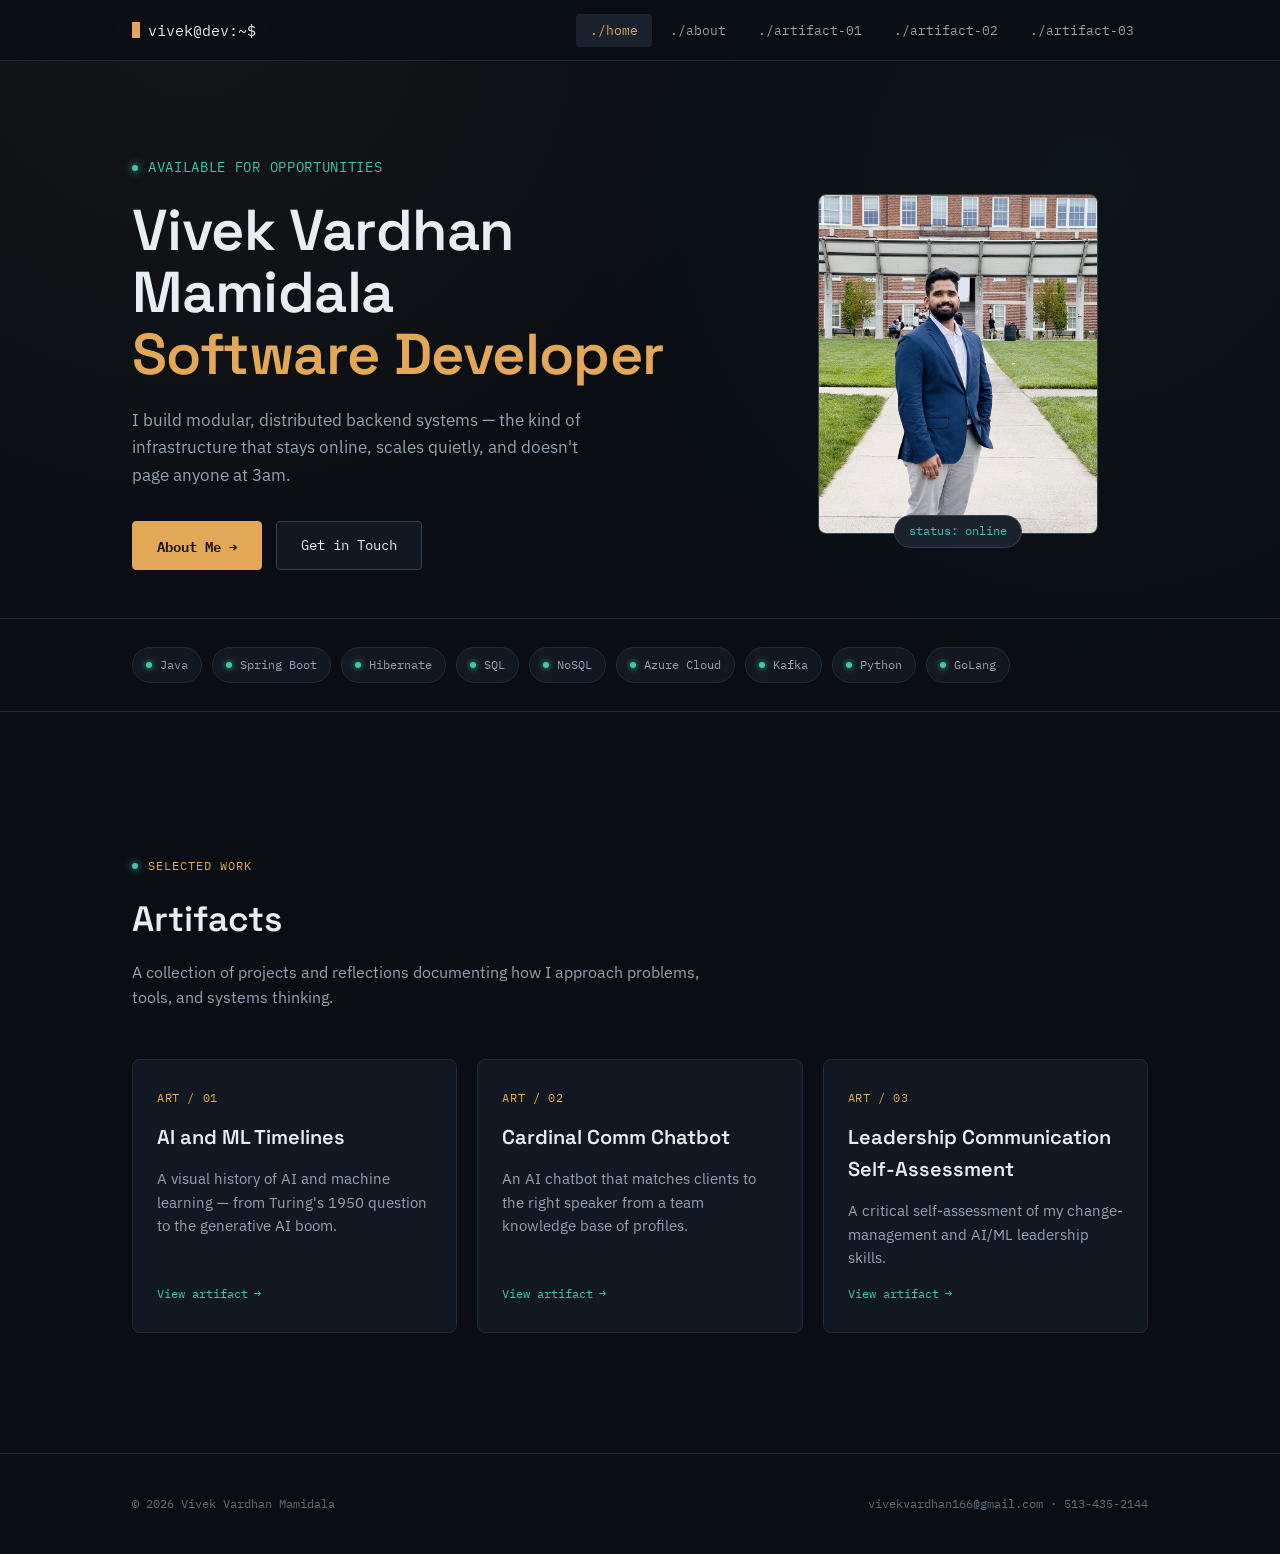
==== index.html @ 7fe89c01 "Add files via upload" ====
<!DOCTYPE html>
<html lang="en">
<head>
<meta charset="UTF-8">
<meta name="viewport" content="width=device-width, initial-scale=1.0">
<title>Vivek Vardhan Mamidala — Software Developer</title>
<meta name="description" content="Vivek Vardhan Mamidala — Software Developer specializing in backend systems, distributed microservices, and cloud infrastructure.">
<link rel="preconnect" href="https://fonts.googleapis.com">
<link href="https://fonts.googleapis.com/css2?family=Space+Grotesk:wght@500;600;700&family=IBM+Plex+Sans:wght@400;500;600&family=IBM+Plex+Mono:wght@400;500&display=swap" rel="stylesheet">
<link rel="stylesheet" href="css/style.css">
</head>
<body>

<header class="site-header">
  <div class="nav-wrap">
    <a href="index.html" class="logo"><span class="cursor"></span>vivek@dev:~$</a>
    <button class="nav-toggle" aria-label="Toggle navigation">menu</button>
    <ul class="nav-links">
      <li><a href="index.html" class="active">./home</a></li>
      <li><a href="about.html">./about</a></li>
      <li><a href="artifact-1.html">./artifact-01</a></li>
      <li><a href="artifact-2.html">./artifact-02</a></li>
      <li><a href="artifact-3.html">./artifact-03</a></li>
    </ul>
  </div>
</header>

<main>
  <section class="hero">
    <div class="container hero-grid">
      <div>
        <div class="hero-kicker"><span class="dot"></span>AVAILABLE FOR OPPORTUNITIES</div>
        <h1>Vivek Vardhan Mamidala<br><span class="accent">Software Developer</span></h1>
        <p class="lead">I build modular, distributed backend systems — the kind of infrastructure that stays online, scales quietly, and doesn't page anyone at 3am.</p>
        <div class="btn-row">
          <a href="about.html" class="btn btn-primary">About Me →</a>
          <a href="mailto:vivekvardhan166@gmail.com" class="btn btn-secondary">Get in Touch</a>
        </div>
      </div>
      <div class="hero-photo-wrap">
        <div class="hero-photo-frame">
          <img src="images/profile.jpg" alt="Portrait of Vivek Vardhan Mamidala">
        </div>
        <div class="photo-tag">status: online</div>
      </div>
    </div>

    <div class="status-bar">
      <div class="container status-bar-inner">
        <span class="status-pill"><span class="led"></span>Java</span>
        <span class="status-pill"><span class="led"></span>Spring Boot</span>
        <span class="status-pill"><span class="led"></span>Hibernate</span>
        <span class="status-pill"><span class="led"></span>SQL</span>
        <span class="status-pill"><span class="led"></span>NoSQL</span>
        <span class="status-pill"><span class="led"></span>Azure Cloud</span>
        <span class="status-pill"><span class="led"></span>Kafka</span>
        <span class="status-pill"><span class="led"></span>Python</span>
        <span class="status-pill"><span class="led"></span>GoLang</span>
      </div>
    </div>
  </section>

  <section>
    <div class="container">
      <div class="section-eyebrow"><span class="dot"></span><span class="mono-label">Selected Work</span></div>
      <h2 class="section-title">Artifacts</h2>
      <p class="section-intro">A collection of projects and reflections documenting how I approach problems, tools, and systems thinking.</p>

      <div class="artifact-grid">
        <a href="artifact-1.html" class="artifact-card">
          <span class="artifact-id">ART&nbsp;/&nbsp;01</span>
          <h3>AI and ML Timelines</h3>
          <p>A visual history of AI and machine learning — from Turing's 1950 question to the generative AI boom.</p>
          <span class="card-link">View artifact <span class="arrow">→</span></span>
        </a>
        <a href="artifact-2.html" class="artifact-card">
          <span class="artifact-id">ART&nbsp;/&nbsp;02</span>
          <h3>Cardinal Comm Chatbot</h3>
          <p>An AI chatbot that matches clients to the right speaker from a team knowledge base of profiles.</p>
          <span class="card-link">View artifact <span class="arrow">→</span></span>
        </a>
        <a href="artifact-3.html" class="artifact-card">
          <span class="artifact-id">ART&nbsp;/&nbsp;03</span>
          <h3>Leadership Communication Self-Assessment</h3>
          <p>A critical self-assessment of my change-management and AI/ML leadership skills.</p>
          <span class="card-link">View artifact <span class="arrow">→</span></span>
        </a>
      </div>
    </div>
  </section>
</main>

<footer class="site-footer">
  <div class="container footer-inner">
    <span>© 2026 Vivek Vardhan Mamidala</span>
    <span><a href="mailto:vivekvardhan166@gmail.com">vivekvardhan166@gmail.com</a> · 513-435-2144</span>
  </div>
</footer>

<script src="js/main.js"></script>
</body>
</html>
---- css/style.css ----
/* ============================================
   Vivek Vardhan Mamidala — Portfolio
   Design concept: "Distributed Systems" — the
   visual language of a backend engineer's world:
   service status bars, node connections, terminal
   prompts, uptime pulses. Copper/amber signal
   accent against deep graphite, with a teal
   "online" status color for secondary emphasis.
   ============================================ */

:root {
  /* Color tokens */
  --bg-primary: #0a0e14;
  --bg-surface: #121821;
  --bg-surface-2: #1a222d;
  --bg-surface-3: #212b38;
  --border-subtle: #232b36;
  --border-strong: #34404f;

  --text-primary: #e8edf2;
  --text-secondary: #93a1b3;
  --text-tertiary: #5d6b7d;

  --accent-copper: #e3a857;
  --accent-copper-dim: #a9793a;
  --accent-teal: #45c4b0;
  --accent-teal-dim: #2d7d70;

  --radius-sm: 4px;
  --radius-md: 8px;

  /* Type */
  --font-display: 'Space Grotesk', 'Arial Narrow', sans-serif;
  --font-body: 'IBM Plex Sans', -apple-system, sans-serif;
  --font-mono: 'IBM Plex Mono', 'SF Mono', monospace;
}

* { margin: 0; padding: 0; box-sizing: border-box; }

html { scroll-behavior: smooth; }

body {
  background: var(--bg-primary);
  color: var(--text-primary);
  font-family: var(--font-body);
  font-size: 16px;
  line-height: 1.6;
  background-image:
    radial-gradient(circle at 15% 0%, rgba(227, 168, 87, 0.05), transparent 40%),
    radial-gradient(circle at 85% 20%, rgba(69, 196, 176, 0.04), transparent 40%);
  background-attachment: fixed;
}

a { color: inherit; text-decoration: none; }

img { max-width: 100%; display: block; }

.container {
  max-width: 1080px;
  margin: 0 auto;
  padding: 0 32px;
}

/* -------------------- Utility text -------------------- */
.mono-label {
  font-family: var(--font-mono);
  font-size: 0.75rem;
  letter-spacing: 0.08em;
  text-transform: uppercase;
  color: var(--accent-copper);
}

.section-eyebrow {
  display: flex;
  align-items: center;
  gap: 10px;
  margin-bottom: 16px;
}

.section-eyebrow .dot {
  width: 6px;
  height: 6px;
  border-radius: 50%;
  background: var(--accent-teal);
  box-shadow: 0 0 8px var(--accent-teal);
}

/* -------------------- Header / Nav -------------------- */
.site-header {
  position: sticky;
  top: 0;
  z-index: 100;
  background: rgba(10, 14, 20, 0.85);
  backdrop-filter: blur(10px);
  border-bottom: 1px solid var(--border-subtle);
}

.nav-wrap {
  display: flex;
  align-items: center;
  justify-content: space-between;
  padding: 18px 32px;
  max-width: 1080px;
  margin: 0 auto;
}

.logo {
  font-family: var(--font-mono);
  font-size: 0.95rem;
  color: var(--text-primary);
  display: flex;
  align-items: center;
  gap: 8px;
}

.logo .cursor {
  display: inline-block;
  width: 8px;
  height: 16px;
  background: var(--accent-copper);
  animation: blink 1.1s steps(2, start) infinite;
}

@keyframes blink { to { visibility: hidden; } }

.nav-links {
  display: flex;
  gap: 4px;
  font-family: var(--font-mono);
  font-size: 0.82rem;
  list-style: none;
}

.nav-links a {
  padding: 8px 14px;
  border-radius: var(--radius-sm);
  color: var(--text-secondary);
  transition: color 0.15s, background 0.15s;
  white-space: nowrap;
}

.nav-links a:hover {
  color: var(--text-primary);
  background: var(--bg-surface-2);
}

.nav-links a.active {
  color: var(--accent-copper);
  background: var(--bg-surface-2);
}

.nav-toggle {
  display: none;
  background: none;
  border: 1px solid var(--border-strong);
  color: var(--text-primary);
  font-family: var(--font-mono);
  padding: 8px 12px;
  border-radius: var(--radius-sm);
  cursor: pointer;
}

/* -------------------- Hero -------------------- */
.hero {
  padding: 96px 0 64px;
}

.hero-grid {
  display: grid;
  grid-template-columns: 1.2fr 0.8fr;
  gap: 64px;
  align-items: center;
}

.hero-kicker {
  font-family: var(--font-mono);
  font-size: 0.85rem;
  color: var(--accent-teal);
  letter-spacing: 0.05em;
  margin-bottom: 20px;
  display: flex;
  align-items: center;
  gap: 10px;
}

.hero-kicker .dot {
  width: 6px;
  height: 6px;
  border-radius: 50%;
  background: var(--accent-teal);
  box-shadow: 0 0 8px var(--accent-teal);
  animation: pulse 2s ease-in-out infinite;
}

@keyframes pulse {
  0%, 100% { opacity: 1; }
  50% { opacity: 0.35; }
}

.hero h1 {
  font-family: var(--font-display);
  font-size: clamp(2.4rem, 5vw, 3.6rem);
  font-weight: 600;
  line-height: 1.08;
  letter-spacing: -0.01em;
  margin-bottom: 20px;
}

.hero h1 .accent { color: var(--accent-copper); }

.hero p.lead {
  color: var(--text-secondary);
  font-size: 1.08rem;
  max-width: 46ch;
  margin-bottom: 32px;
}

.btn-row { display: flex; gap: 14px; flex-wrap: wrap; }

.btn {
  font-family: var(--font-mono);
  font-size: 0.85rem;
  padding: 13px 24px;
  border-radius: var(--radius-sm);
  border: 1px solid var(--border-strong);
  transition: all 0.15s;
  display: inline-flex;
  align-items: center;
  gap: 8px;
}

.btn-primary {
  background: var(--accent-copper);
  border-color: var(--accent-copper);
  color: #14100a;
  font-weight: 600;
}

.btn-primary:hover { background: #f0b565; }

.btn-secondary {
  color: var(--text-primary);
  background: var(--bg-surface);
}

.btn-secondary:hover { border-color: var(--accent-copper); color: var(--accent-copper); }

/* Photo frame with node-ring accent */
.hero-photo-wrap {
  position: relative;
  justify-self: center;
}

.hero-photo-frame {
  position: relative;
  width: 280px;
  height: 340px;
  border-radius: var(--radius-md);
  overflow: hidden;
  border: 1px solid var(--border-strong);
  background: var(--bg-surface);
}

.hero-photo-frame img {
  width: 100%;
  height: 100%;
  object-fit: cover;
  filter: grayscale(15%) contrast(1.05);
}

.hero-photo-frame::before {
  content: '';
  position: absolute;
  inset: 0;
  border: 1px solid var(--accent-copper);
  border-radius: var(--radius-md);
  transform: translate(12px, 12px);
  z-index: -1;
  opacity: 0.5;
}

.photo-tag {
  position: absolute;
  bottom: -14px;
  left: 50%;
  transform: translateX(-50%);
  background: var(--bg-surface-2);
  border: 1px solid var(--border-strong);
  font-family: var(--font-mono);
  font-size: 0.72rem;
  color: var(--accent-teal);
  padding: 6px 14px;
  border-radius: 20px;
  white-space: nowrap;
}

/* -------------------- Status bar (stack) -------------------- */
.status-bar {
  border-top: 1px solid var(--border-subtle);
  border-bottom: 1px solid var(--border-subtle);
  padding: 28px 0;
  margin: 48px 0 0;
}

.status-bar-inner {
  display: flex;
  flex-wrap: wrap;
  gap: 10px;
}

.status-pill {
  display: inline-flex;
  align-items: center;
  gap: 8px;
  font-family: var(--font-mono);
  font-size: 0.78rem;
  color: var(--text-secondary);
  background: var(--bg-surface);
  border: 1px solid var(--border-subtle);
  padding: 7px 13px;
  border-radius: 20px;
}

.status-pill .led {
  width: 6px;
  height: 6px;
  border-radius: 50%;
  background: var(--accent-teal);
  box-shadow: 0 0 6px var(--accent-teal);
}

/* -------------------- Sections -------------------- */
section { padding: 80px 0; }

.section-title {
  font-family: var(--font-display);
  font-size: clamp(1.6rem, 3vw, 2.2rem);
  font-weight: 600;
  margin-bottom: 12px;
}

.section-intro {
  color: var(--text-secondary);
  max-width: 60ch;
  margin-bottom: 48px;
}

/* -------------------- Artifact cards (Home preview) -------------------- */
.artifact-grid {
  display: grid;
  grid-template-columns: repeat(3, 1fr);
  gap: 20px;
}

.artifact-card {
  background: var(--bg-surface);
  border: 1px solid var(--border-subtle);
  border-radius: var(--radius-md);
  padding: 28px 24px;
  transition: border-color 0.2s, transform 0.2s;
  display: flex;
  flex-direction: column;
  gap: 14px;
}

.artifact-card:hover {
  border-color: var(--accent-copper-dim);
  transform: translateY(-3px);
}

.artifact-id {
  font-family: var(--font-mono);
  font-size: 0.75rem;
  color: var(--accent-copper);
  letter-spacing: 0.05em;
}

.artifact-card h3 {
  font-family: var(--font-display);
  font-size: 1.25rem;
  font-weight: 600;
}

.artifact-card p {
  color: var(--text-secondary);
  font-size: 0.92rem;
  flex-grow: 1;
}

.artifact-card .card-link {
  font-family: var(--font-mono);
  font-size: 0.78rem;
  color: var(--accent-teal);
  display: inline-flex;
  align-items: center;
  gap: 6px;
}

.artifact-card .card-link .arrow { transition: transform 0.15s; }
.artifact-card:hover .card-link .arrow { transform: translateX(3px); }

/* -------------------- About page -------------------- */
.about-grid {
  display: grid;
  grid-template-columns: 0.85fr 1.15fr;
  gap: 56px;
  align-items: start;
}

.about-photo {
  border-radius: var(--radius-md);
  overflow: hidden;
  border: 1px solid var(--border-strong);
}

.about-photo img { filter: grayscale(15%) contrast(1.05); }

.bio-block p {
  color: var(--text-secondary);
  margin-bottom: 18px;
  font-size: 1.02rem;
}

.contact-card {
  background: var(--bg-surface);
  border: 1px solid var(--border-subtle);
  border-radius: var(--radius-md);
  padding: 22px 24px;
  margin-top: 8px;
}

.contact-row {
  display: flex;
  align-items: center;
  gap: 12px;
  font-family: var(--font-mono);
  font-size: 0.88rem;
  padding: 8px 0;
  color: var(--text-primary);
}

.contact-row .label {
  color: var(--text-tertiary);
  width: 64px;
  flex-shrink: 0;
  text-transform: uppercase;
  font-size: 0.72rem;
}

.contact-row a:hover { color: var(--accent-copper); }

/* Skills grid */
.skills-title {
  font-family: var(--font-mono);
  font-size: 0.78rem;
  text-transform: uppercase;
  letter-spacing: 0.08em;
  color: var(--text-tertiary);
  margin: 40px 0 16px;
}

.skills-grid {
  display: flex;
  flex-wrap: wrap;
  gap: 10px;
}

.skill-tag {
  font-family: var(--font-mono);
  font-size: 0.82rem;
  padding: 8px 14px;
  border: 1px solid var(--border-strong);
  border-radius: var(--radius-sm);
  color: var(--text-primary);
  background: var(--bg-surface);
}

/* Experience strip */
.exp-strip {
  display: flex;
  align-items: baseline;
  gap: 18px;
  border-left: 2px solid var(--accent-copper);
  padding: 4px 0 4px 20px;
  margin-top: 36px;
}

.exp-strip .exp-num {
  font-family: var(--font-display);
  font-size: 2.4rem;
  font-weight: 600;
  color: var(--accent-copper);
  line-height: 1;
}

.exp-strip .exp-text {
  color: var(--text-secondary);
  font-size: 0.92rem;
  max-width: 32ch;
}

/* -------------------- Artifact detail page -------------------- */
.artifact-header {
  padding: 64px 0 40px;
  border-bottom: 1px solid var(--border-subtle);
}

.breadcrumb {
  font-family: var(--font-mono);
  font-size: 0.78rem;
  color: var(--text-tertiary);
  margin-bottom: 20px;
}

.breadcrumb a:hover { color: var(--accent-copper); }

.artifact-header h1 {
  font-family: var(--font-display);
  font-size: clamp(1.9rem, 4vw, 2.8rem);
  font-weight: 600;
  max-width: 26ch;
  margin-bottom: 16px;
}

.artifact-body {
  padding: 56px 0;
  display: grid;
  grid-template-columns: 1fr 260px;
  gap: 56px;
}

.artifact-block {
  margin-bottom: 40px;
}

.artifact-block .block-label {
  font-family: var(--font-mono);
  font-size: 0.78rem;
  text-transform: uppercase;
  letter-spacing: 0.08em;
  color: var(--accent-copper);
  margin-bottom: 12px;
  display: flex;
  align-items: center;
  gap: 8px;
}

.artifact-block .block-label::before {
  content: '';
  width: 14px;
  height: 1px;
  background: var(--accent-copper);
}

.artifact-block p {
  color: var(--text-secondary);
  font-size: 1rem;
  max-width: 68ch;
}

.artifact-sidebar {
  position: sticky;
  top: 100px;
  align-self: start;
}

.sidebar-box {
  background: var(--bg-surface);
  border: 1px solid var(--border-subtle);
  border-radius: var(--radius-md);
  padding: 22px;
  margin-bottom: 20px;
}

.sidebar-box .box-title {
  font-family: var(--font-mono);
  font-size: 0.72rem;
  text-transform: uppercase;
  letter-spacing: 0.08em;
  color: var(--text-tertiary);
  margin-bottom: 12px;
}

.tool-tag-list { display: flex; flex-wrap: wrap; gap: 8px; }

.tool-tag {
  font-family: var(--font-mono);
  font-size: 0.76rem;
  padding: 6px 11px;
  border: 1px solid var(--border-strong);
  border-radius: var(--radius-sm);
  color: var(--text-secondary);
}

.sidebar-link {
  display: flex;
  align-items: center;
  gap: 8px;
  font-family: var(--font-mono);
  font-size: 0.82rem;
  color: var(--accent-teal);
  padding: 10px 0;
}

.artifact-nav-footer {
  border-top: 1px solid var(--border-subtle);
  padding: 32px 0;
  display: flex;
  justify-content: space-between;
  font-family: var(--font-mono);
  font-size: 0.85rem;
  color: var(--text-secondary);
}

.artifact-nav-footer a:hover { color: var(--accent-copper); }

/* -------------------- Artifact extras -------------------- */
.artifact-lede {
  font-family: var(--font-mono);
  font-size: 0.95rem;
  color: var(--text-secondary);
  max-width: 50ch;
  margin-top: -4px;
}

.featured-media {
  border-radius: var(--radius-md);
  overflow: hidden;
  border: 1px solid var(--border-strong);
  margin-bottom: 44px;
  background: var(--bg-surface);
}

.featured-media img, .featured-media svg { width: 100%; height: auto; display: block; }

.featured-media .media-caption {
  font-family: var(--font-mono);
  font-size: 0.76rem;
  color: var(--text-tertiary);
  padding: 12px 16px;
  border-top: 1px solid var(--border-subtle);
  display: flex;
  justify-content: space-between;
  align-items: center;
  gap: 12px;
  flex-wrap: wrap;
}

.featured-media .media-caption a { color: var(--accent-teal); }
.featured-media .media-caption a:hover { color: var(--accent-copper); }

.btn-chatbot {
  display: inline-flex;
  align-items: center;
  gap: 10px;
  font-family: var(--font-mono);
  font-size: 0.88rem;
  padding: 14px 22px;
  border-radius: var(--radius-sm);
  background: var(--accent-copper);
  color: #14100a;
  font-weight: 600;
  margin: 8px 0 40px;
}
.btn-chatbot:hover { background: #f0b565; }
.btn-chatbot .led { width: 7px; height: 7px; border-radius: 50%; background: #14100a; animation: pulse 2s ease-in-out infinite; }

/* Process phase list (used for chatbot build process) */
.phase-list { counter-reset: phase; margin-top: 4px; }

.phase-item {
  display: grid;
  grid-template-columns: 34px 1fr;
  gap: 16px;
  padding: 18px 0;
  border-bottom: 1px solid var(--border-subtle);
}
.phase-item:last-child { border-bottom: none; }

.phase-item .phase-num {
  font-family: var(--font-mono);
  font-size: 0.78rem;
  color: var(--accent-copper);
  padding-top: 2px;
}

.phase-item .phase-title {
  font-weight: 600;
  color: var(--text-primary);
  font-size: 0.98rem;
  margin-bottom: 4px;
}

.phase-item .phase-desc {
  color: var(--text-secondary);
  font-size: 0.92rem;
  max-width: 62ch;
}

.phase-item .phase-outcome {
  font-family: var(--font-mono);
  font-size: 0.76rem;
  color: var(--accent-teal);
  margin-top: 8px;
}

/* Assessment scorecard pattern (reflection artifact) */
.reflection-columns {
  display: grid;
  grid-template-columns: 1fr 1fr;
  gap: 36px;
  margin-top: 4px;
}

.reflection-col-label {
  font-family: var(--font-mono);
  font-size: 0.72rem;
  text-transform: uppercase;
  letter-spacing: 0.06em;
  color: var(--text-tertiary);
  margin-bottom: 14px;
  padding-bottom: 10px;
  border-bottom: 1px solid var(--border-subtle);
}

.check-list { list-style: none; }

.check-item {
  display: flex;
  gap: 12px;
  align-items: flex-start;
  padding: 12px 0;
  border-bottom: 1px solid var(--border-subtle);
}
.check-item:last-child { border-bottom: none; }

.check-item .led-dot {
  width: 7px;
  height: 7px;
  border-radius: 50%;
  flex-shrink: 0;
  margin-top: 7px;
}
.led-dot.teal { background: var(--accent-teal); box-shadow: 0 0 6px var(--accent-teal); }
.led-dot.amber { background: var(--accent-copper); box-shadow: 0 0 6px var(--accent-copper); }
.led-dot.ring { background: transparent; border: 1.5px solid var(--text-tertiary); width: 6px; height: 6px; }

.check-item .item-title {
  font-weight: 600;
  color: var(--text-primary);
  font-size: 0.92rem;
  margin-bottom: 3px;
}

.check-item .item-desc {
  color: var(--text-secondary);
  font-size: 0.86rem;
}

.quote-callout {
  border-left: 2px solid var(--accent-copper);
  padding: 4px 0 4px 20px;
  margin: 24px 0;
  color: var(--text-secondary);
  font-size: 0.95rem;
  max-width: 65ch;
}

/* -------------------- Footer -------------------- */
.site-footer {
  border-top: 1px solid var(--border-subtle);
  padding: 40px 0;
  margin-top: 40px;
}

.footer-inner {
  display: flex;
  justify-content: space-between;
  align-items: center;
  flex-wrap: wrap;
  gap: 16px;
  font-family: var(--font-mono);
  font-size: 0.78rem;
  color: var(--text-tertiary);
}

.footer-inner a:hover { color: var(--accent-copper); }

/* -------------------- Responsive -------------------- */
@media (max-width: 860px) {
  .hero-grid { grid-template-columns: 1fr; gap: 40px; }
  .hero-photo-wrap { justify-self: start; }
  .about-grid { grid-template-columns: 1fr; }
  .artifact-grid { grid-template-columns: 1fr; }
  .artifact-body { grid-template-columns: 1fr; }
  .artifact-sidebar { position: static; }
  .reflection-columns { grid-template-columns: 1fr; gap: 8px; }
}

@media (max-width: 680px) {
  .nav-wrap { padding: 16px 20px; }
  .nav-links {
    position: absolute;
    top: 60px;
    left: 0;
    right: 0;
    background: var(--bg-primary);
    border-bottom: 1px solid var(--border-subtle);
    flex-direction: column;
    padding: 12px;
    display: none;
  }
  .nav-links.open { display: flex; }
  .nav-toggle { display: block; }
  .container { padding: 0 20px; }
  .hero { padding: 56px 0 40px; }
}

@media (prefers-reduced-motion: reduce) {
  .logo .cursor, .hero-kicker .dot { animation: none; }
}

/* Focus visibility */
a:focus-visible, button:focus-visible {
  outline: 2px solid var(--accent-copper);
  outline-offset: 2px;
}
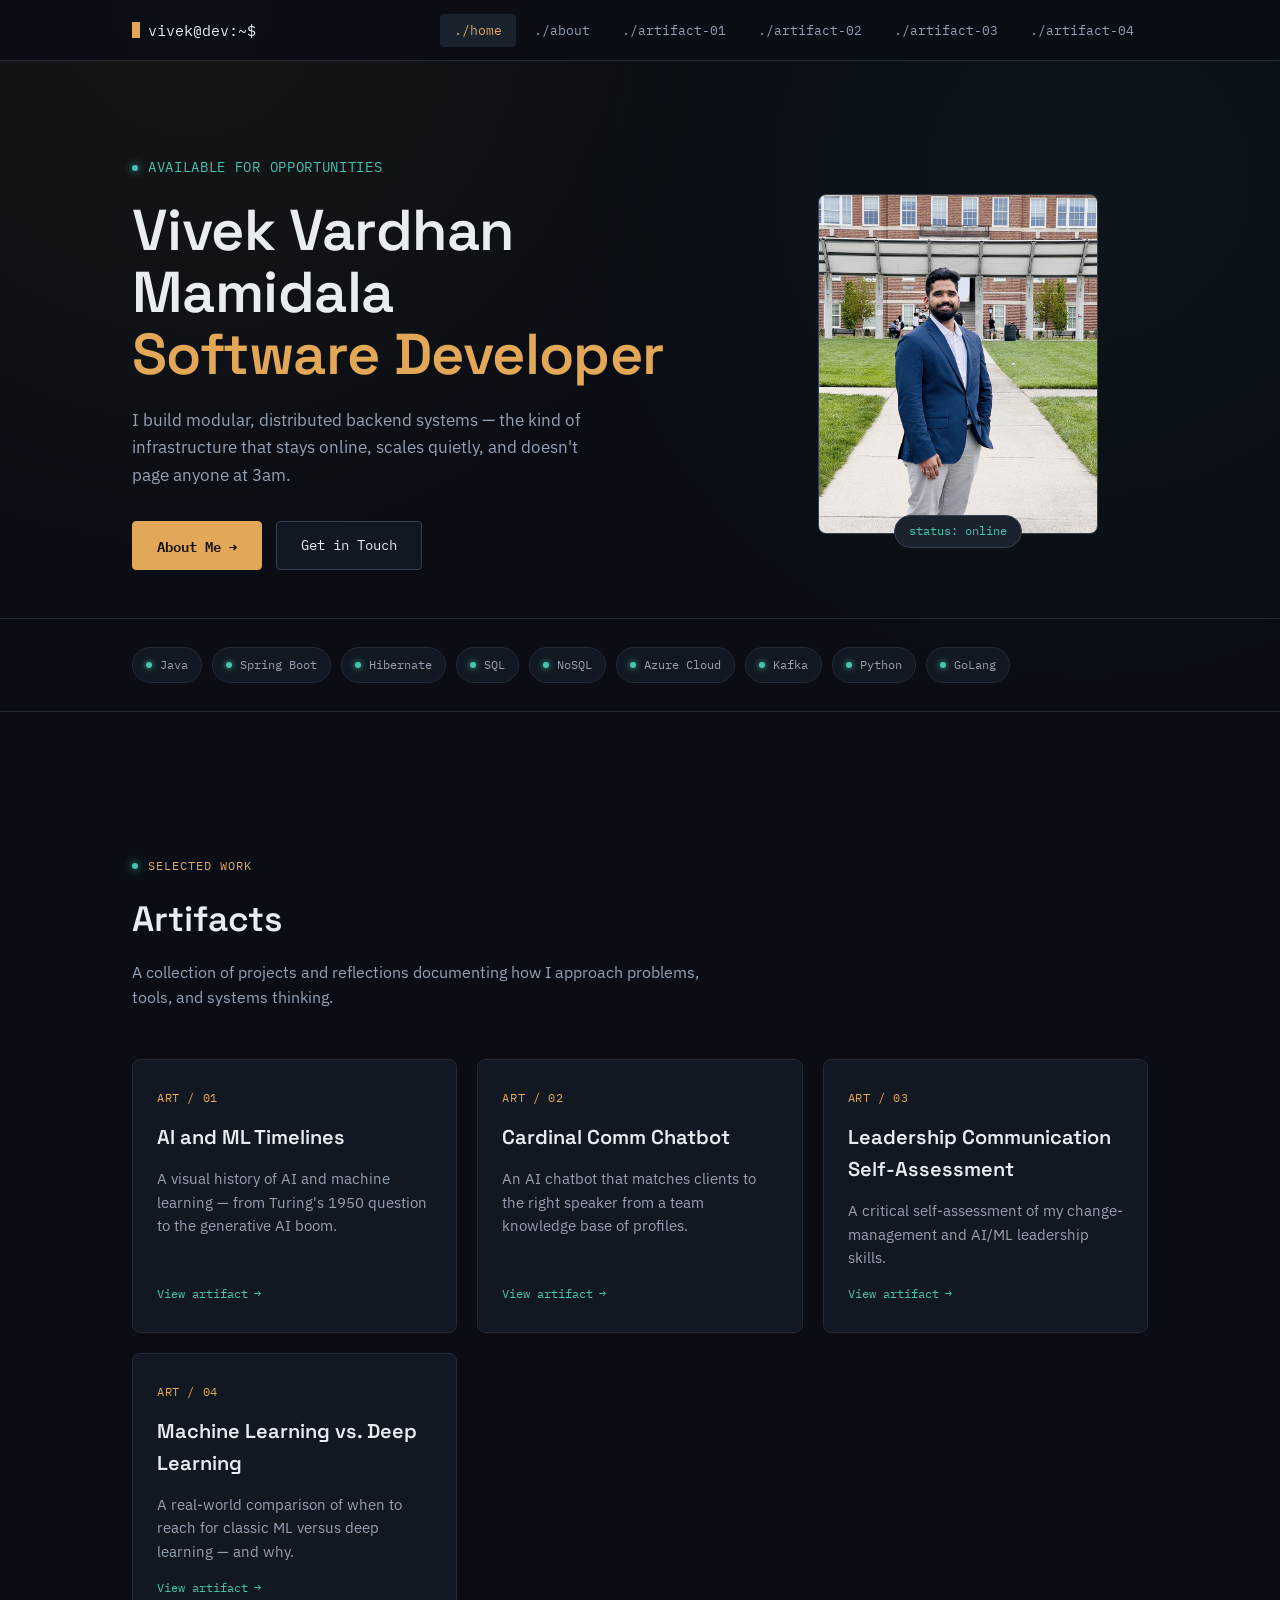
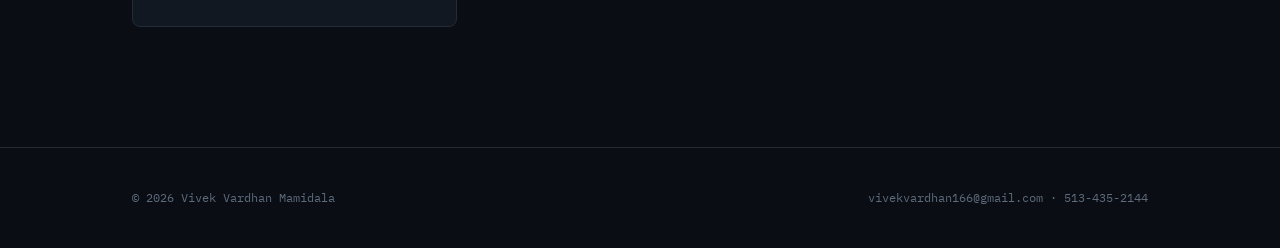
==== commit 51d467a4: "added artifact 4" ====
--- a/index.html
+++ b/index.html
@@ -21,6 +21,7 @@
       <li><a href="artifact-1.html">./artifact-01</a></li>
       <li><a href="artifact-2.html">./artifact-02</a></li>
       <li><a href="artifact-3.html">./artifact-03</a></li>
+      <li><a href="artifact-4.html">./artifact-04</a></li>
     </ul>
   </div>
 </header>
@@ -85,6 +86,12 @@
           <p>A critical self-assessment of my change-management and AI/ML leadership skills.</p>
           <span class="card-link">View artifact <span class="arrow">→</span></span>
         </a>
+        <a href="artifact-4.html" class="artifact-card">
+          <span class="artifact-id">ART&nbsp;/&nbsp;04</span>
+          <h3>Machine Learning vs. Deep Learning</h3>
+          <p>A real-world comparison of when to reach for classic ML versus deep learning — and why.</p>
+          <span class="card-link">View artifact <span class="arrow">→</span></span>
+        </a>
       </div>
     </div>
   </section>
--- a/css/style.css
+++ b/css/style.css
@@ -348,7 +348,7 @@
 /* -------------------- Artifact cards (Home preview) -------------------- */
 .artifact-grid {
   display: grid;
-  grid-template-columns: repeat(3, 1fr);
+  grid-template-columns: repeat(auto-fit, minmax(240px, 1fr));
   gap: 20px;
 }
 
@@ -648,6 +648,88 @@
 
 .featured-media .media-caption a { color: var(--accent-teal); }
 .featured-media .media-caption a:hover { color: var(--accent-copper); }
+
+/* In-page slide viewer (pptx replacement) */
+.slide-viewer { outline: none; }
+
+.slide-stage {
+  position: relative;
+  width: 100%;
+  aspect-ratio: 16 / 9;
+  background: #0b132b;
+}
+
+.slide-stage img {
+  width: 100%;
+  height: 100%;
+  object-fit: contain;
+  display: block;
+}
+
+.slide-nav-btn {
+  position: absolute;
+  top: 50%;
+  transform: translateY(-50%);
+  width: 40px;
+  height: 40px;
+  border-radius: 50%;
+  background: rgba(10, 14, 20, 0.72);
+  border: 1px solid var(--border-strong);
+  color: var(--text-primary);
+  display: flex;
+  align-items: center;
+  justify-content: center;
+  cursor: pointer;
+  font-family: var(--font-mono);
+  font-size: 1rem;
+  transition: background 0.15s, border-color 0.15s, color 0.15s;
+}
+.slide-nav-btn:hover { border-color: var(--accent-copper); color: var(--accent-copper); }
+.slide-nav-btn.prev { left: 14px; }
+.slide-nav-btn.next { right: 14px; }
+
+.slide-footer {
+  display: flex;
+  align-items: center;
+  gap: 16px;
+  padding: 12px 16px;
+  border-top: 1px solid var(--border-subtle);
+}
+
+.slide-counter {
+  font-family: var(--font-mono);
+  font-size: 0.78rem;
+  color: var(--text-secondary);
+  white-space: nowrap;
+}
+
+.slide-progress {
+  flex-grow: 1;
+  height: 3px;
+  background: var(--bg-surface-2);
+  border-radius: 2px;
+  overflow: hidden;
+}
+
+.slide-progress-bar {
+  height: 100%;
+  background: var(--accent-copper);
+  transition: width 0.2s ease;
+}
+
+.slide-download-link {
+  font-family: var(--font-mono);
+  font-size: 0.76rem;
+  color: var(--accent-teal);
+  white-space: nowrap;
+}
+.slide-download-link:hover { color: var(--accent-copper); }
+
+@media (max-width: 500px) {
+  .slide-nav-btn { width: 34px; height: 34px; }
+  .slide-footer { flex-wrap: wrap; }
+  .slide-progress { order: 3; flex-basis: 100%; }
+}
 
 .btn-chatbot {
   display: inline-flex;
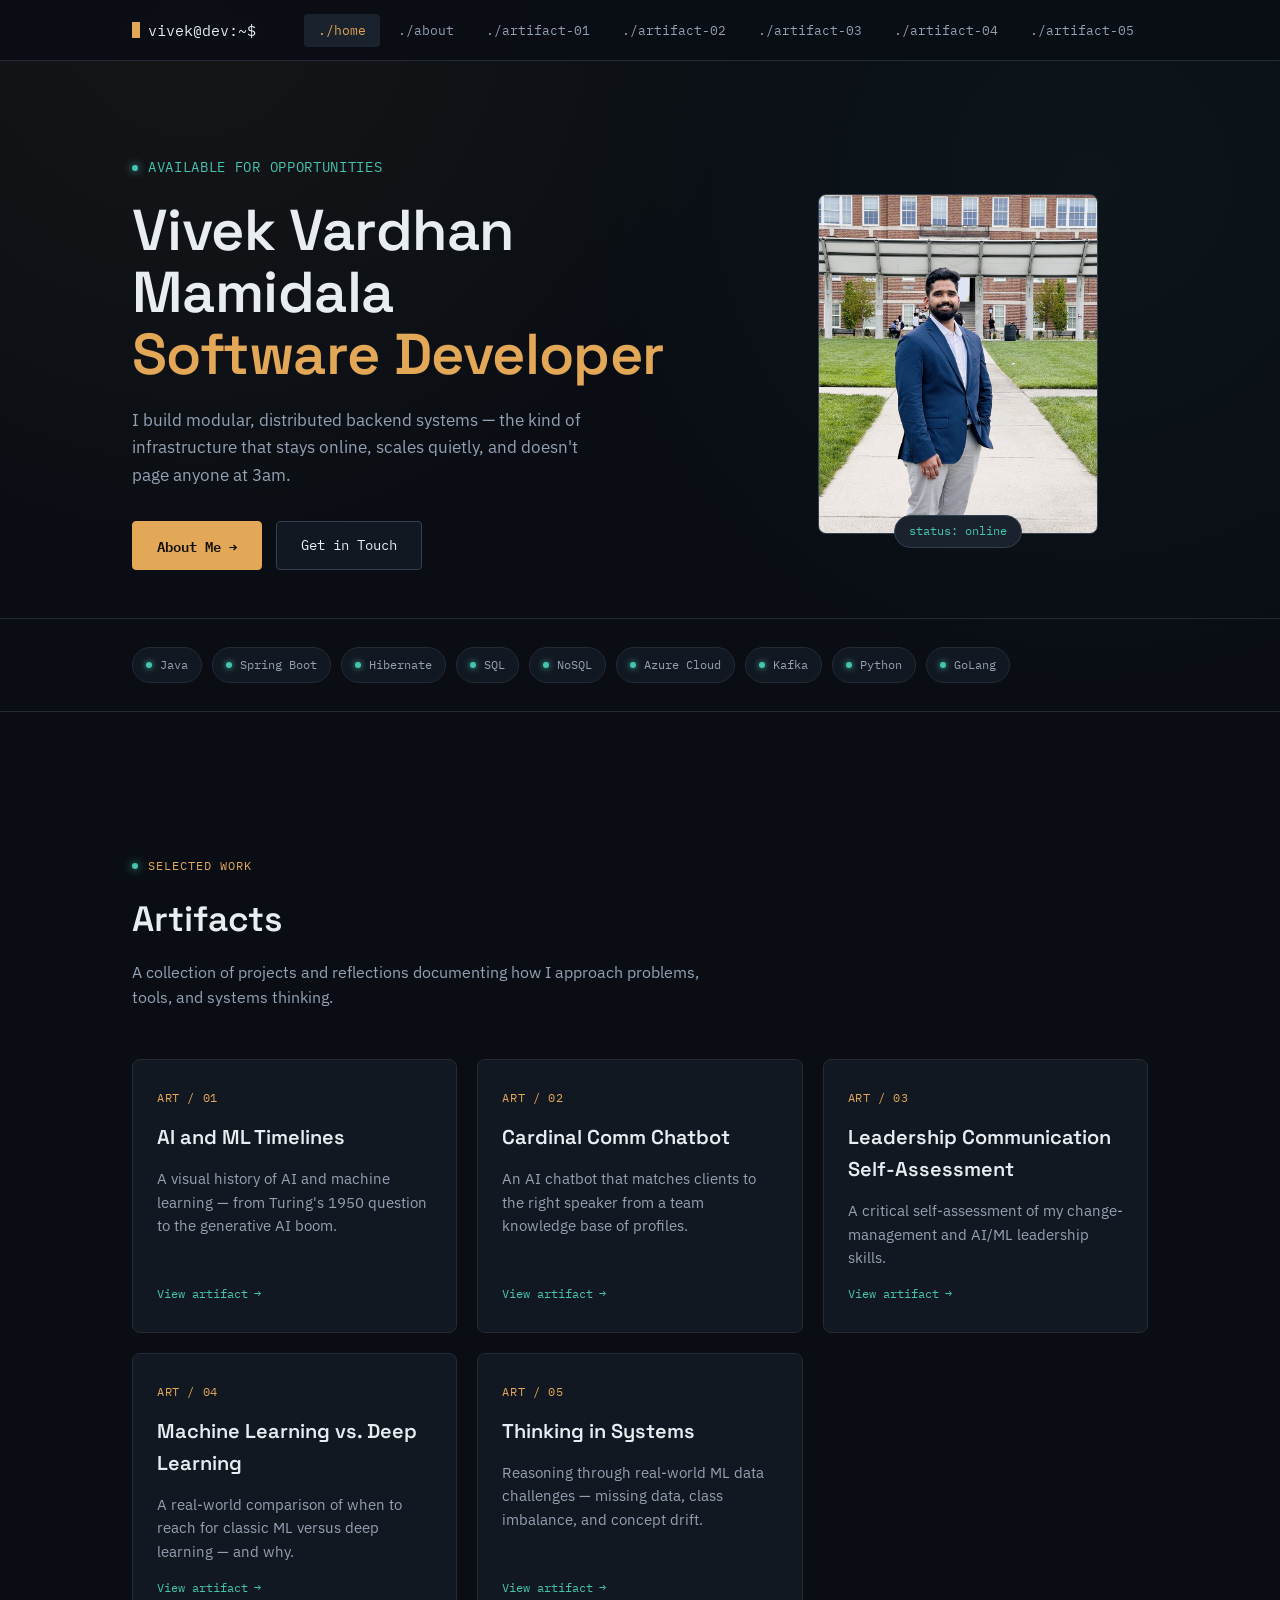
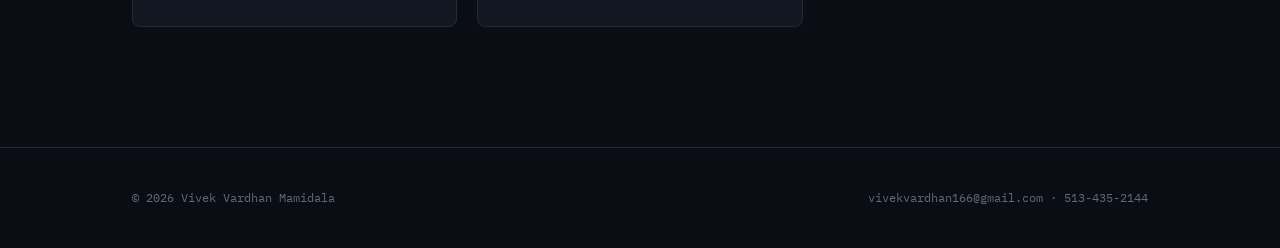
==== commit 87fbbd0a: "other commit" ====
--- a/index.html
+++ b/index.html
@@ -22,6 +22,7 @@
       <li><a href="artifact-2.html">./artifact-02</a></li>
       <li><a href="artifact-3.html">./artifact-03</a></li>
       <li><a href="artifact-4.html">./artifact-04</a></li>
+      <li><a href="artifact-5.html">./artifact-05</a></li>
     </ul>
   </div>
 </header>
@@ -92,6 +93,12 @@
           <p>A real-world comparison of when to reach for classic ML versus deep learning — and why.</p>
           <span class="card-link">View artifact <span class="arrow">→</span></span>
         </a>
+        <a href="artifact-5.html" class="artifact-card">
+          <span class="artifact-id">ART&nbsp;/&nbsp;05</span>
+          <h3>Thinking in Systems</h3>
+          <p>Reasoning through real-world ML data challenges — missing data, class imbalance, and concept drift.</p>
+          <span class="card-link">View artifact <span class="arrow">→</span></span>
+        </a>
       </div>
     </div>
   </section>
